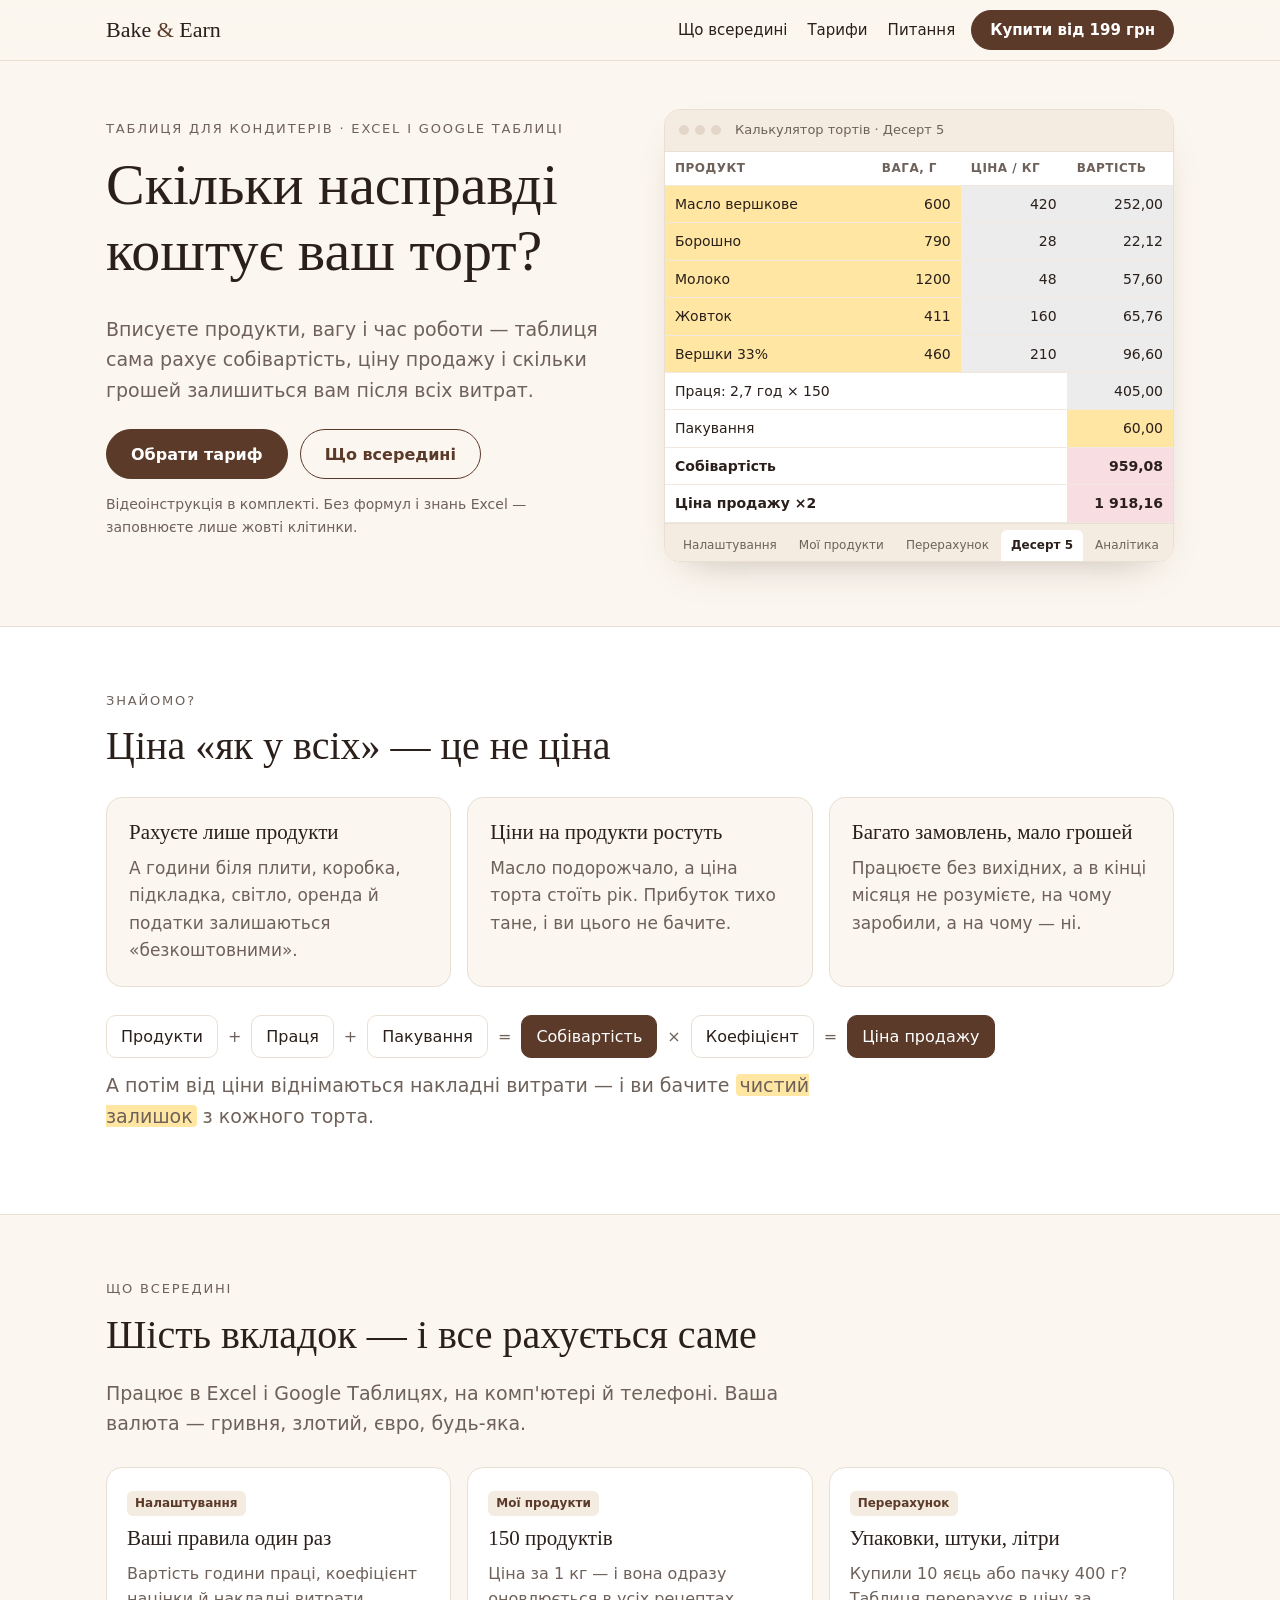
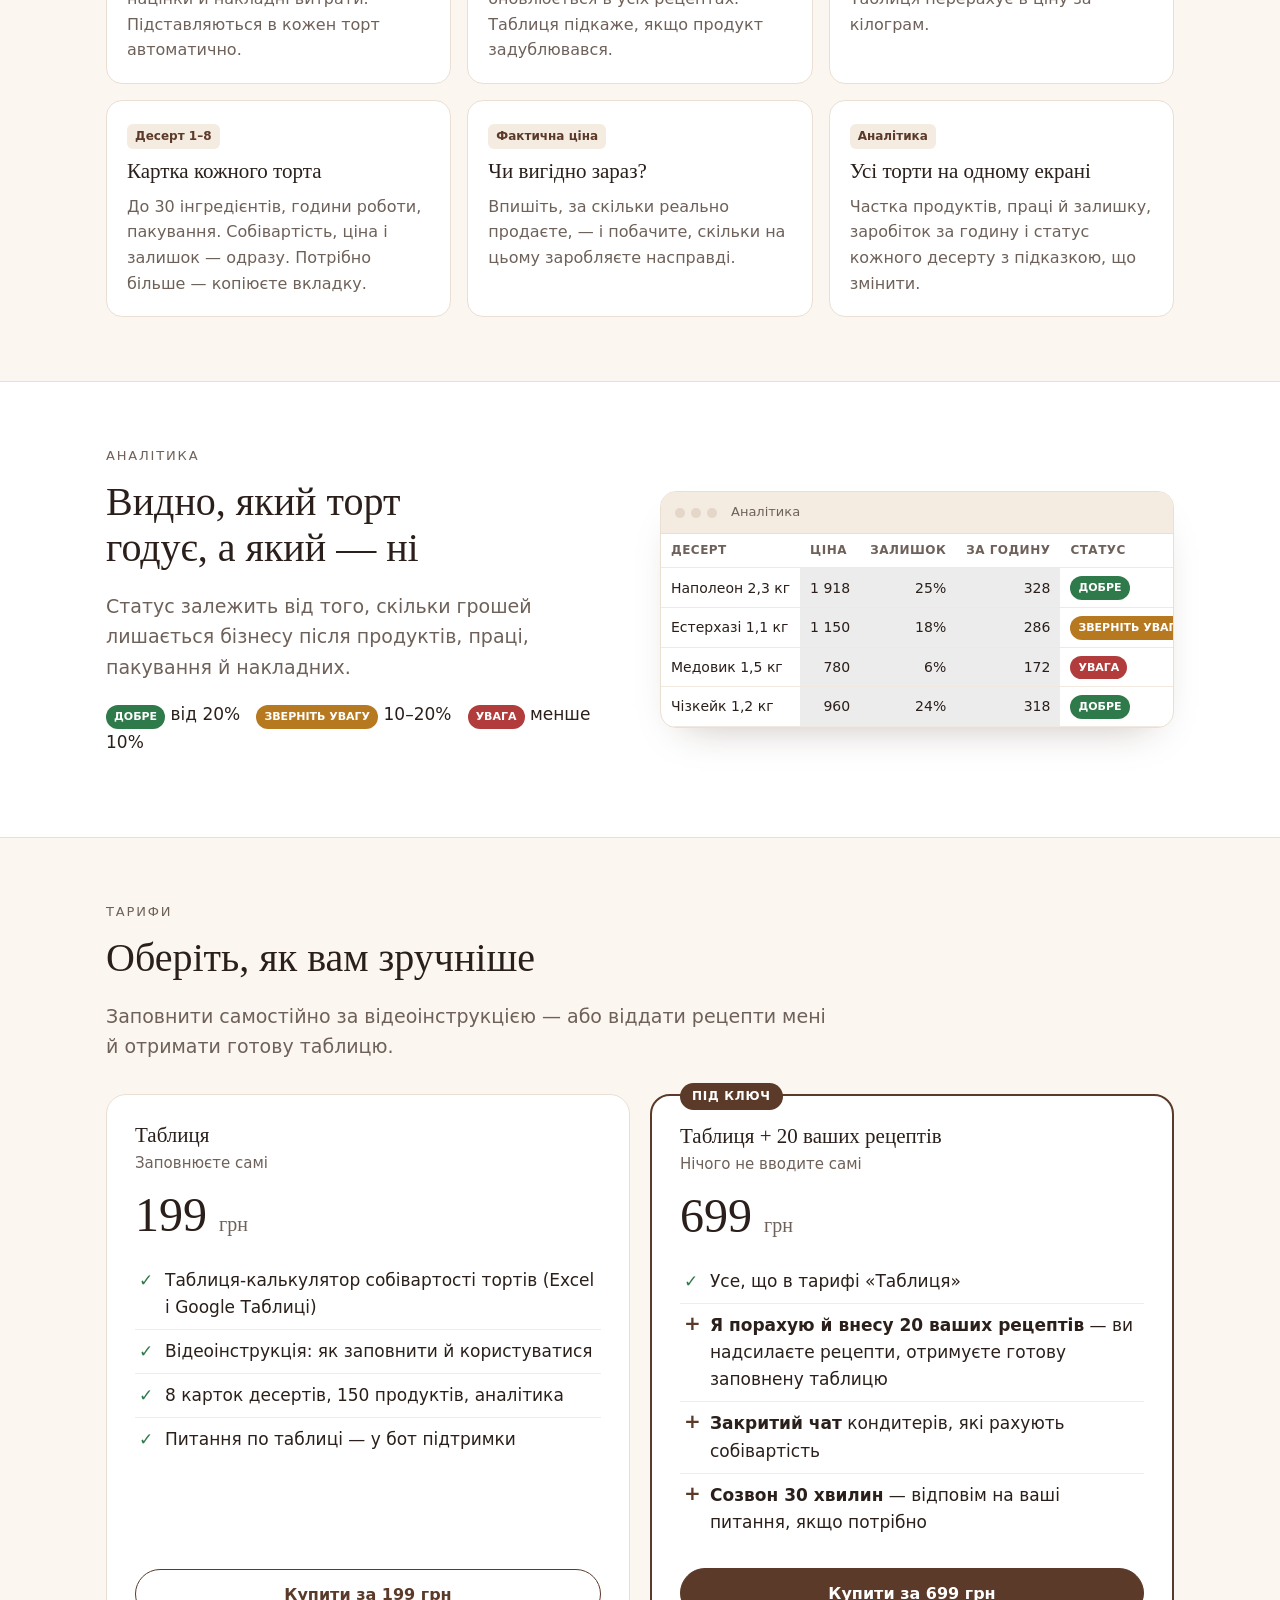
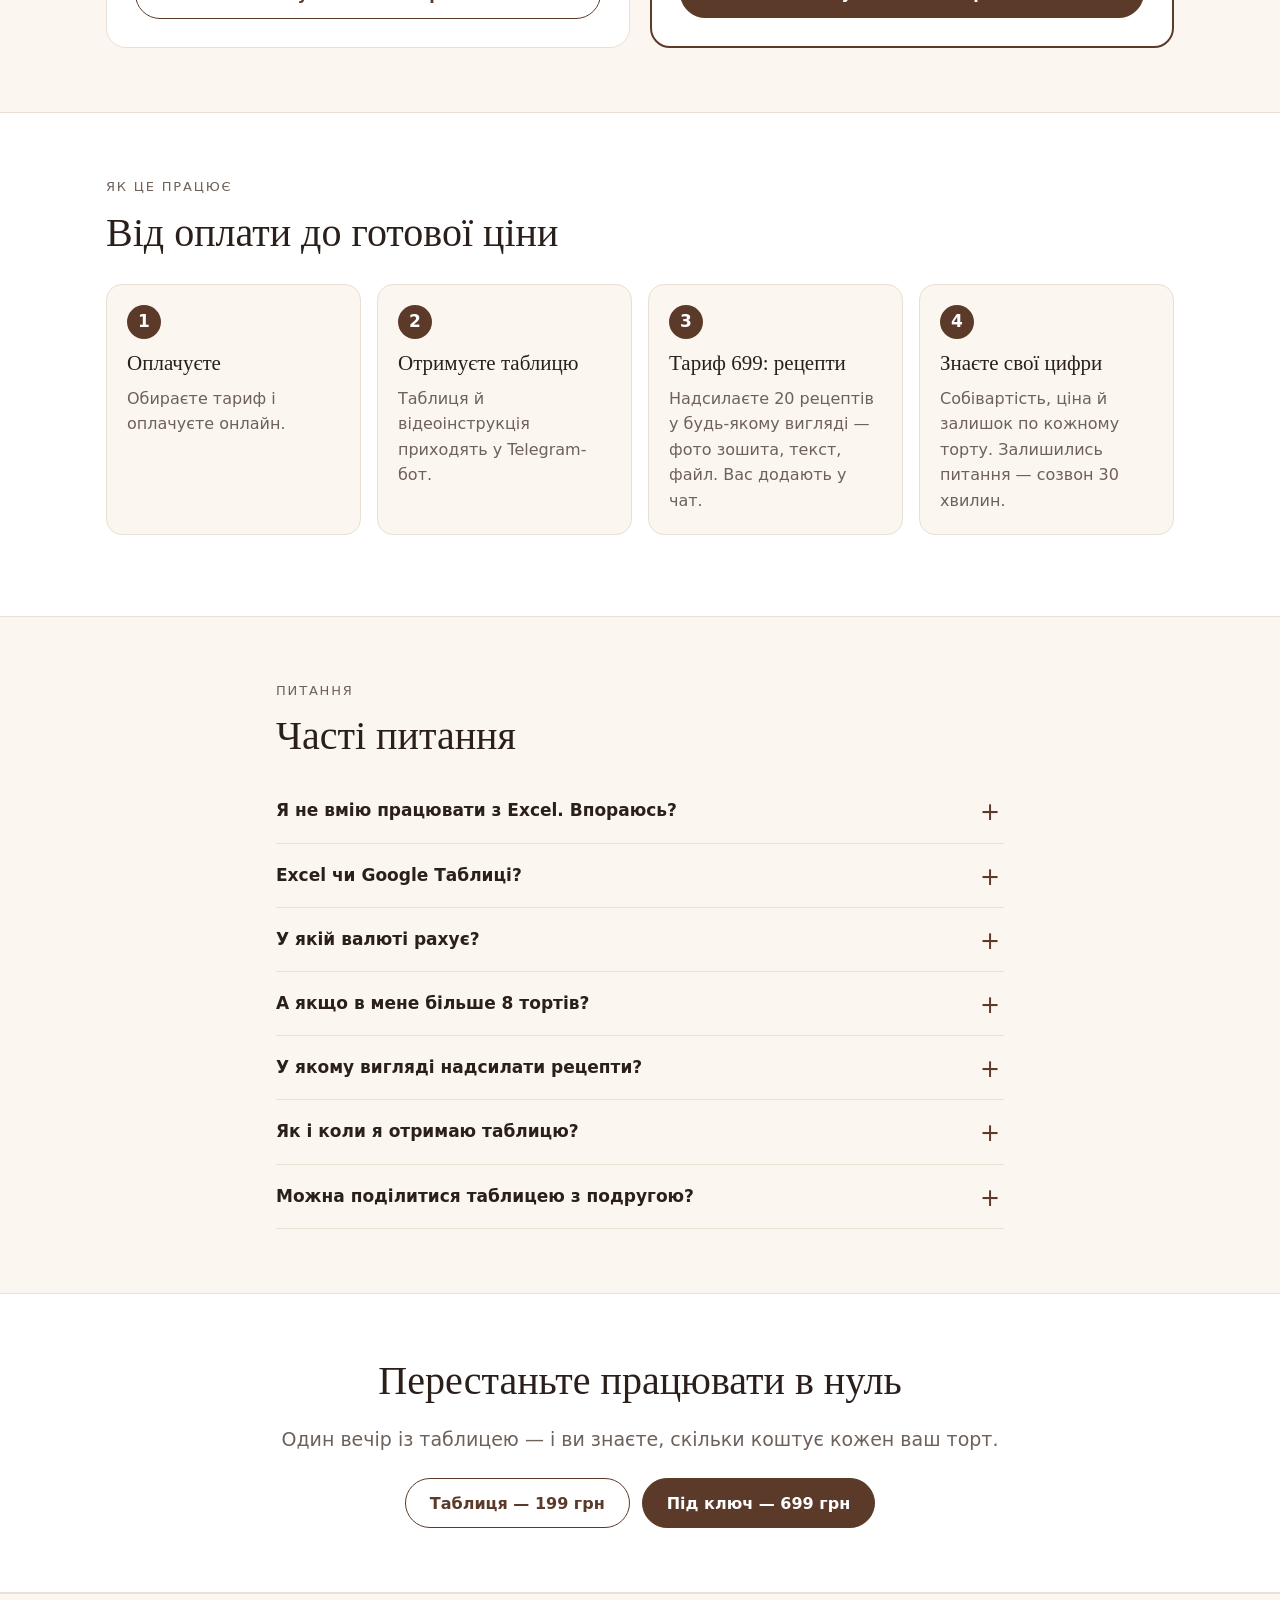
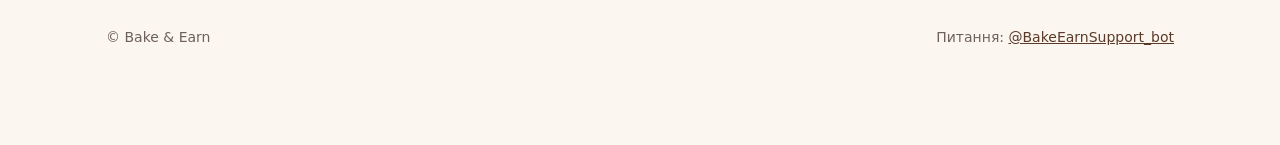
==== bakeandearn/index.html @ baeb6087 "Add Bake & Earn sales page for the cake cost calculator spreadsheet Co-Authored-By: Claude Opus 5.5 " ====
<!doctype html>
<html lang="uk">
<head>
<meta charset="utf-8">
<meta name="viewport" content="width=device-width,initial-scale=1,viewport-fit=cover">
<title>Калькулятор собівартості тортів – Bake &amp; Earn</title>
<meta name="description" content="Таблиця Excel / Google Таблиці: собівартість, ціна продажу і прибуток кожного торта. Відеоінструкція в комплекті. Від 199 грн.">
<meta property="og:type" content="website">
<meta property="og:title" content="Скільки насправді коштує ваш торт?">
<meta property="og:description" content="Таблиця-калькулятор собівартості тортів з відеоінструкцією. Від 199 грн.">
<meta name="theme-color" content="#fbf6ef">
<link rel="icon" href="data:image/svg+xml,%3Csvg xmlns='http://www.w3.org/2000/svg' viewBox='0 0 32 32'%3E%3Crect width='32' height='32' rx='8' fill='%235b3a29'/%3E%3Ctext x='16' y='22' font-size='16' text-anchor='middle' fill='%23ffe7a3' font-family='Georgia'%3EB%26E%3C/text%3E%3C/svg%3E">
<script>
/* ===== НАЛАШТУВАННЯ — змінюйте лише значення в лапках ===== */
var CONFIG = {
  bot: "BakeEarnSupport_bot",   // Telegram-бот без @
  payBasic: "",                  // посилання на оплату 199 грн (Monobank, WayForPay, LiqPay…). Порожньо — кнопка веде в бот
  payPro: "",                    // посилання на оплату 699 грн. Порожньо — кнопка веде в бот
  videoId: ""                    // ID відео на YouTube для прев'ю (напр. "dQw4w9WgXcQ"). Порожньо — блок прихований
};
</script>
<style>
:root{
  --bg:#fbf6ef;--paper:#fff;--ink:#2a1f1a;--muted:#6e615a;--line:#eadfd3;
  --accent:#5b3a29;--accent-ink:#fff;--soft:#f4ebe1;
  --cell-in:#ffe7a3;--cell-calc:#ececec;--cell-res:#f8dde3;
  --good:#2f7a4a;--warn:#b7791f;--bad:#b23b3b;
  --serif:"Iowan Old Style","Palatino Linotype",Palatino,Georgia,serif;
  --sans:system-ui,-apple-system,"Segoe UI",Roboto,Arial,sans-serif;
  --r:16px;color-scheme:light;
}
*{box-sizing:border-box}
html{scroll-behavior:smooth;-webkit-text-size-adjust:100%}
@media (prefers-reduced-motion:reduce){html{scroll-behavior:auto}}
body{margin:0;background:var(--bg);color:var(--ink);font:17px/1.6 var(--sans)}
h1,h2,h3{font-family:var(--serif);font-weight:400;line-height:1.15;margin:0 0 .5em;text-wrap:balance}
h1{font-size:clamp(34px,6.2vw,58px)}
h2{font-size:clamp(28px,4vw,40px)}
h3{font-size:21px}
p{margin:0 0 1em}
a{color:var(--accent)}
.wrap{max-width:1100px;margin:0 auto;padding:0 16px}
section{padding:64px 0;scroll-margin-top:60px}
.alt{background:var(--paper);border-block:1px solid var(--line)}
.lead{font-size:19px;color:var(--muted);max-width:60ch}
.eyebrow{font-size:13px;letter-spacing:.14em;text-transform:uppercase;color:var(--muted);margin-bottom:12px}
mark{background:var(--cell-in);padding:0 .2em;border-radius:4px;color:inherit}

.btn{display:inline-flex;align-items:center;justify-content:center;gap:8px;min-height:50px;padding:12px 24px;border-radius:999px;border:1px solid var(--accent);background:var(--accent);color:var(--accent-ink);font:600 16px/1.2 var(--sans);text-decoration:none;cursor:pointer;text-align:center}
.btn:hover{filter:brightness(1.12)}
.btn.ghost{background:transparent;color:var(--accent)}
.btn:focus-visible,a:focus-visible,summary:focus-visible{outline:2px solid var(--accent);outline-offset:2px}

.top{position:sticky;top:0;z-index:10;background:rgba(251,246,239,.94);backdrop-filter:blur(8px);border-bottom:1px solid var(--line)}
.top .wrap{display:flex;align-items:center;gap:16px;min-height:60px}
.logo{font-family:var(--serif);font-size:22px;color:var(--ink);text-decoration:none}
.logo b{font-weight:400;color:var(--accent)}
.top nav{display:flex;gap:20px;margin-left:auto}
.top nav a{color:var(--ink);text-decoration:none;font-size:15px}
.top .btn{min-height:40px;padding:8px 18px;font-size:15px}
@media (max-width:820px){.top nav{display:none}.top .btn{margin-left:auto}}

/* Перший екран */
.hero{padding:48px 0 64px}
.hero .wrap{display:grid;grid-template-columns:1fr 1fr;gap:48px;align-items:center}
@media (max-width:900px){.hero .wrap{grid-template-columns:1fr;gap:36px}}
.hero-cta{display:flex;flex-wrap:wrap;gap:12px;margin-top:24px}
.hero-note{font-size:14px;color:var(--muted);margin-top:14px}

/* Макет таблиці */
.sheet{background:var(--paper);border:1px solid var(--line);border-radius:var(--r);box-shadow:0 18px 40px -24px rgba(60,35,20,.35);overflow:hidden;font-size:14px}
.sheet-bar{display:flex;gap:6px;align-items:center;padding:10px 14px;background:var(--soft);border-bottom:1px solid var(--line);font-size:13px;color:var(--muted)}
.sheet-bar i{width:10px;height:10px;border-radius:50%;background:#e4d6c8;display:inline-block}
.sheet-bar span{margin-left:8px}
.sheet table{width:100%;border-collapse:collapse}
.sheet th,.sheet td{padding:7px 10px;border-bottom:1px solid #f1e9e0;text-align:left;white-space:nowrap}
.sheet th{font-weight:600;color:var(--muted);font-size:12px;text-transform:uppercase;letter-spacing:.04em}
.sheet td.n{text-align:right;font-variant-numeric:tabular-nums}
.in{background:var(--cell-in)}
.calc{background:var(--cell-calc)}
.res{background:var(--cell-res);font-weight:700}
.sheet-tabs{display:flex;gap:2px;padding:6px 8px 0;background:var(--soft);border-top:1px solid var(--line);overflow:hidden;font-size:12px}
.sheet-tabs span{padding:6px 10px;border-radius:6px 6px 0 0;color:var(--muted);white-space:nowrap}
.sheet-tabs span.on{background:var(--paper);color:var(--ink);font-weight:600}
.legend{display:flex;flex-wrap:wrap;gap:14px;margin-top:14px;font-size:13px;color:var(--muted)}
.legend span::before{content:"";display:inline-block;width:12px;height:12px;border-radius:3px;margin-right:6px;vertical-align:-1px;background:var(--c)}

/* Біль */
.pains{display:grid;grid-template-columns:repeat(3,1fr);gap:16px;margin-top:28px}
@media (max-width:820px){.pains{grid-template-columns:1fr}}
.pain{background:var(--bg);border:1px solid var(--line);border-radius:var(--r);padding:22px}
.pain p:last-child{margin:0;color:var(--muted)}

/* Формула */
.formula{display:flex;flex-wrap:wrap;align-items:center;gap:10px;margin:28px 0 8px;font-size:16px}
.formula span{background:var(--paper);border:1px solid var(--line);border-radius:10px;padding:8px 14px}
.formula b{font-weight:400;color:var(--muted)}
.formula .em{background:var(--accent);color:#fff;border-color:var(--accent)}

/* Що всередині */
.tabs-grid{display:grid;grid-template-columns:repeat(3,1fr);gap:16px;margin-top:28px}
@media (max-width:900px){.tabs-grid{grid-template-columns:1fr 1fr}}
@media (max-width:560px){.tabs-grid{grid-template-columns:1fr}}
.tab{background:var(--paper);border:1px solid var(--line);border-radius:var(--r);padding:20px}
.tab .lbl{display:inline-block;font-size:12px;font-weight:600;background:var(--soft);border-radius:6px;padding:3px 8px;margin-bottom:10px;color:var(--accent)}
.tab p{margin:0;color:var(--muted);font-size:16px}

/* Аналітика */
.an{display:grid;grid-template-columns:1fr 1fr;gap:40px;align-items:center}
@media (max-width:900px){.an{grid-template-columns:1fr}}
.status{display:inline-block;font-size:11px;font-weight:700;padding:3px 8px;border-radius:999px;color:#fff}
.s-good{background:var(--good)}.s-warn{background:var(--warn)}.s-bad{background:var(--bad)}
.scroll-x{overflow-x:auto}

/* Тарифи */
.plans{display:grid;grid-template-columns:1fr 1fr;gap:20px;margin-top:32px;align-items:stretch}
@media (max-width:820px){.plans{grid-template-columns:1fr}}
.plan{background:var(--paper);border:1px solid var(--line);border-radius:20px;padding:28px;display:flex;flex-direction:column}
.plan.pro{border:2px solid var(--accent);position:relative}
.plan .badge{position:absolute;top:-13px;left:28px;background:var(--accent);color:#fff;font-size:12px;font-weight:600;letter-spacing:.06em;text-transform:uppercase;padding:4px 12px;border-radius:999px}
.plan h3{margin-bottom:4px}
.plan .sub{color:var(--muted);font-size:15px;margin-bottom:16px}
.price{font-family:var(--serif);font-size:48px;line-height:1;margin-bottom:20px}
.price small{font-size:20px;color:var(--muted)}
.plan ul{list-style:none;padding:0;margin:0 0 24px;flex:1}
.plan li{padding:8px 0 8px 30px;position:relative;border-bottom:1px solid #f3ece4}
.plan li:last-child{border:0}
.plan li::before{content:"✓";position:absolute;left:4px;top:8px;color:var(--good);font-weight:700}
.plan li.plus::before{content:"+";color:var(--accent);font-size:20px;line-height:1.1}
.plan li strong{font-weight:600}
.plan .btn{width:100%}

/* Кроки */
.steps{display:grid;grid-template-columns:repeat(4,1fr);gap:16px;margin-top:28px;counter-reset:s;padding:0;list-style:none}
@media (max-width:900px){.steps{grid-template-columns:1fr 1fr}}
@media (max-width:560px){.steps{grid-template-columns:1fr}}
.steps li{background:var(--bg);border:1px solid var(--line);border-radius:var(--r);padding:20px;counter-increment:s}
.steps li::before{content:counter(s);display:grid;place-items:center;width:34px;height:34px;border-radius:50%;background:var(--accent);color:#fff;font-weight:700;margin-bottom:12px}
.steps p{margin:0;color:var(--muted);font-size:16px}

/* Відео */
.video{aspect-ratio:16/9;border-radius:var(--r);overflow:hidden;background:#000;margin-top:24px}
.video iframe{width:100%;height:100%;border:0}

/* FAQ */
.faq{max-width:760px}
details{border-bottom:1px solid var(--line);padding:4px 0}
summary{cursor:pointer;padding:14px 32px 14px 0;font-weight:600;list-style:none;position:relative}
summary::-webkit-details-marker{display:none}
summary::after{content:"+";position:absolute;right:4px;top:10px;font-size:24px;font-weight:400;color:var(--accent)}
details[open] summary::after{content:"−"}
details p{color:var(--muted)}

.final{text-align:center}
.final .hero-cta{justify-content:center}
footer{padding:32px 0 96px;font-size:14px;color:var(--muted);border-top:1px solid var(--line)}
footer .wrap{display:flex;flex-wrap:wrap;gap:12px 24px;justify-content:space-between}

/* Нижня кнопка на телефоні */
.mbar{display:none}
@media (max-width:820px){
  .mbar{display:flex;position:fixed;left:0;right:0;bottom:0;z-index:10;padding:10px 16px calc(10px + env(safe-area-inset-bottom));background:rgba(251,246,239,.96);backdrop-filter:blur(8px);border-top:1px solid var(--line)}
  .mbar .btn{width:100%}
}
</style>
</head>
<body>

<header class="top">
  <div class="wrap">
    <a class="logo" href="#">Bake <b>&amp;</b> Earn</a>
    <nav>
      <a href="#inside">Що всередині</a>
      <a href="#plans">Тарифи</a>
      <a href="#faq">Питання</a>
    </nav>
    <a class="btn" href="#plans">Купити від 199 грн</a>
  </div>
</header>

<main>
<section class="hero">
  <div class="wrap">
    <div>
      <div class="eyebrow">Таблиця для кондитерів · Excel і Google Таблиці</div>
      <h1>Скільки насправді коштує ваш торт?</h1>
      <p class="lead">Вписуєте продукти, вагу і час роботи — таблиця сама рахує собівартість, ціну продажу і скільки грошей залишиться вам після всіх витрат.</p>
      <div class="hero-cta">
        <a class="btn" href="#plans">Обрати тариф</a>
        <a class="btn ghost" href="#inside">Що всередині</a>
      </div>
      <p class="hero-note">Відеоінструкція в комплекті. Без формул і знань Excel — заповнюєте лише жовті клітинки.</p>
    </div>

    <figure class="sheet" style="margin:0" aria-label="Приклад розрахунку в таблиці">
      <div class="sheet-bar"><i></i><i></i><i></i><span>Калькулятор тортів · Десерт 5</span></div>
      <div class="scroll-x">
      <table>
        <thead><tr><th>Продукт</th><th class="n">Вага, г</th><th class="n">Ціна / кг</th><th class="n">Вартість</th></tr></thead>
        <tbody>
          <tr><td class="in">Масло вершкове</td><td class="in n">600</td><td class="calc n">420</td><td class="calc n">252,00</td></tr>
          <tr><td class="in">Борошно</td><td class="in n">790</td><td class="calc n">28</td><td class="calc n">22,12</td></tr>
          <tr><td class="in">Молоко</td><td class="in n">1200</td><td class="calc n">48</td><td class="calc n">57,60</td></tr>
          <tr><td class="in">Жовток</td><td class="in n">411</td><td class="calc n">160</td><td class="calc n">65,76</td></tr>
          <tr><td class="in">Вершки 33%</td><td class="in n">460</td><td class="calc n">210</td><td class="calc n">96,60</td></tr>
          <tr><td>Праця: 2,7 год × 150</td><td></td><td></td><td class="calc n">405,00</td></tr>
          <tr><td>Пакування</td><td></td><td></td><td class="in n">60,00</td></tr>
          <tr><td><strong>Собівартість</strong></td><td></td><td></td><td class="res n">959,08</td></tr>
          <tr><td><strong>Ціна продажу ×2</strong></td><td></td><td></td><td class="res n">1 918,16</td></tr>
        </tbody>
      </table>
      </div>
      <div class="sheet-tabs"><span>Налаштування</span><span>Мої продукти</span><span>Перерахунок</span><span class="on">Десерт 5</span><span>Аналітика</span></div>
    </figure>
  </div>
</section>

<section class="alt">
  <div class="wrap">
    <div class="eyebrow">Знайомо?</div>
    <h2>Ціна «як у всіх» — це не ціна</h2>
    <div class="pains">
      <div class="pain"><h3>Рахуєте лише продукти</h3><p>А години біля плити, коробка, підкладка, світло, оренда й податки залишаються «безкоштовними».</p></div>
      <div class="pain"><h3>Ціни на продукти ростуть</h3><p>Масло подорожчало, а ціна торта стоїть рік. Прибуток тихо тане, і ви цього не бачите.</p></div>
      <div class="pain"><h3>Багато замовлень, мало грошей</h3><p>Працюєте без вихідних, а в кінці місяця не розумієте, на чому заробили, а на чому — ні.</p></div>
    </div>
    <div class="formula" aria-label="Як рахується ціна">
      <span>Продукти</span><b>+</b><span>Праця</span><b>+</b><span>Пакування</span><b>=</b><span class="em">Собівартість</span><b>×</b><span>Коефіцієнт</span><b>=</b><span class="em">Ціна продажу</span>
    </div>
    <p class="lead" style="margin-top:12px">А потім від ціни віднімаються накладні витрати — і ви бачите <mark>чистий залишок</mark> з кожного торта.</p>
  </div>
</section>

<section id="inside">
  <div class="wrap">
    <div class="eyebrow">Що всередині</div>
    <h2>Шість вкладок — і все рахується саме</h2>
    <p class="lead">Працює в Excel і Google Таблицях, на комп'ютері й телефоні. Ваша валюта — гривня, злотий, євро, будь-яка.</p>
    <div class="tabs-grid">
      <div class="tab"><span class="lbl">Налаштування</span><h3>Ваші правила один раз</h3><p>Вартість години праці, коефіцієнт націнки й накладні витрати. Підставляються в кожен торт автоматично.</p></div>
      <div class="tab"><span class="lbl">Мої продукти</span><h3>150 продуктів</h3><p>Ціна за 1 кг — і вона одразу оновлюється в усіх рецептах. Таблиця підкаже, якщо продукт задублювався.</p></div>
      <div class="tab"><span class="lbl">Перерахунок</span><h3>Упаковки, штуки, літри</h3><p>Купили 10 яєць або пачку 400 г? Таблиця перерахує в ціну за кілограм.</p></div>
      <div class="tab"><span class="lbl">Десерт 1–8</span><h3>Картка кожного торта</h3><p>До 30 інгредієнтів, години роботи, пакування. Собівартість, ціна і залишок — одразу. Потрібно більше — копіюєте вкладку.</p></div>
      <div class="tab"><span class="lbl">Фактична ціна</span><h3>Чи вигідно зараз?</h3><p>Впишіть, за скільки реально продаєте, — і побачите, скільки на цьому заробляєте насправді.</p></div>
      <div class="tab"><span class="lbl">Аналітика</span><h3>Усі торти на одному екрані</h3><p>Частка продуктів, праці й залишку, заробіток за годину і статус кожного десерту з підказкою, що змінити.</p></div>
    </div>
  </div>
</section>

<section class="alt">
  <div class="wrap an">
    <div>
      <div class="eyebrow">Аналітика</div>
      <h2>Видно, який торт годує, а який — ні</h2>
      <p class="lead">Статус залежить від того, скільки грошей лишається бізнесу після продуктів, праці, пакування й накладних.</p>
      <p><span class="status s-good">ДОБРЕ</span> від 20% &nbsp; <span class="status s-warn">ЗВЕРНІТЬ УВАГУ</span> 10–20% &nbsp; <span class="status s-bad">УВАГА</span> менше 10%</p>
    </div>
    <figure class="sheet" style="margin:0" aria-label="Приклад вкладки Аналітика">
      <div class="sheet-bar"><i></i><i></i><i></i><span>Аналітика</span></div>
      <div class="scroll-x">
      <table>
        <thead><tr><th>Десерт</th><th class="n">Ціна</th><th class="n">Залишок</th><th class="n">За годину</th><th>Статус</th></tr></thead>
        <tbody>
          <tr><td>Наполеон 2,3 кг</td><td class="calc n">1 918</td><td class="calc n">25%</td><td class="calc n">328</td><td><span class="status s-good">ДОБРЕ</span></td></tr>
          <tr><td>Естерхазі 1,1 кг</td><td class="calc n">1 150</td><td class="calc n">18%</td><td class="calc n">286</td><td><span class="status s-warn">ЗВЕРНІТЬ УВАГУ</span></td></tr>
          <tr><td>Медовик 1,5 кг</td><td class="calc n">780</td><td class="calc n">6%</td><td class="calc n">172</td><td><span class="status s-bad">УВАГА</span></td></tr>
          <tr><td>Чізкейк 1,2 кг</td><td class="calc n">960</td><td class="calc n">24%</td><td class="calc n">318</td><td><span class="status s-good">ДОБРЕ</span></td></tr>
        </tbody>
      </table>
      </div>
    </figure>
  </div>
</section>

<section id="plans">
  <div class="wrap">
    <div class="eyebrow">Тарифи</div>
    <h2>Оберіть, як вам зручніше</h2>
    <p class="lead">Заповнити самостійно за відеоінструкцією — або віддати рецепти мені й отримати готову таблицю.</p>
    <div class="plans">
      <article class="plan">
        <h3>Таблиця</h3>
        <div class="sub">Заповнюєте самі</div>
        <div class="price">199 <small>грн</small></div>
        <ul>
          <li>Таблиця-калькулятор собівартості тортів (Excel і Google Таблиці)</li>
          <li>Відеоінструкція: як заповнити й користуватися</li>
          <li>8 карток десертів, 150 продуктів, аналітика</li>
          <li>Питання по таблиці — у бот підтримки</li>
        </ul>
        <a class="btn ghost" data-pay="basic" href="https://t.me/BakeEarnSupport_bot?start=basic">Купити за 199 грн</a>
      </article>
      <article class="plan pro">
        <span class="badge">Під ключ</span>
        <h3>Таблиця + 20 ваших рецептів</h3>
        <div class="sub">Нічого не вводите самі</div>
        <div class="price">699 <small>грн</small></div>
        <ul>
          <li>Усе, що в тарифі «Таблиця»</li>
          <li class="plus"><strong>Я порахую й внесу 20 ваших рецептів</strong> — ви надсилаєте рецепти, отримуєте готову заповнену таблицю</li>
          <li class="plus"><strong>Закритий чат</strong> кондитерів, які рахують собівартість</li>
          <li class="plus"><strong>Созвон 30 хвилин</strong> — відповім на ваші питання, якщо потрібно</li>
        </ul>
        <a class="btn" data-pay="pro" href="https://t.me/BakeEarnSupport_bot?start=pro">Купити за 699 грн</a>
      </article>
    </div>
  </div>
</section>

<section class="alt">
  <div class="wrap">
    <div class="eyebrow">Як це працює</div>
    <h2>Від оплати до готової ціни</h2>
    <ol class="steps">
      <li><h3>Оплачуєте</h3><p>Обираєте тариф і оплачуєте онлайн.</p></li>
      <li><h3>Отримуєте таблицю</h3><p>Таблиця й відеоінструкція приходять у Telegram-бот.</p></li>
      <li><h3>Тариф 699: рецепти</h3><p>Надсилаєте 20 рецептів у будь-якому вигляді — фото зошита, текст, файл. Вас додають у чат.</p></li>
      <li><h3>Знаєте свої цифри</h3><p>Собівартість, ціна й залишок по кожному торту. Залишились питання — созвон 30 хвилин.</p></li>
    </ol>
    <div class="video" id="video" hidden></div>
  </div>
</section>

<section id="faq">
  <div class="wrap faq">
    <div class="eyebrow">Питання</div>
    <h2>Часті питання</h2>
    <details><summary>Я не вмію працювати з Excel. Впораюсь?</summary><p>Так. Заповнюються лише жовті клітинки: назва продукту, вага, ціна. Усі формули вже налаштовані, а відеоінструкція покаже кожен крок. Не хочете розбиратися взагалі — оберіть тариф за 699 грн, і я заповню таблицю за вас.</p></details>
    <details><summary>Excel чи Google Таблиці?</summary><p>Працює і там, і там. Google Таблиці безкоштовні й відкриваються з телефону.</p></details>
    <details><summary>У якій валюті рахує?</summary><p>У будь-якій. Валюту вказуєте один раз у «Налаштуваннях», і вона підставляється в усі розрахунки.</p></details>
    <details><summary>А якщо в мене більше 8 тортів?</summary><p>Клацніть правою кнопкою на вкладці десерту → «Копіювати». Можна додати скільки завгодно.</p></details>
    <details><summary>У якому вигляді надсилати рецепти?</summary><p>Як вам зручно: фото сторінки із зошита, текст у повідомленні, документ. Головне — продукти і їх вага. Ціни на продукти теж знадобляться: надішліть, де й почому купуєте.</p></details>
    <details><summary>Як і коли я отримаю таблицю?</summary><p>Після оплати — у Telegram-боті @BakeEarnSupport_bot: файл, відео, а для тарифу 699 грн — посилання на чат і запис на созвон.</p></details>
    <details><summary>Можна поділитися таблицею з подругою?</summary><p>Таблиця для вашої особистої роботи, передавати її іншим не можна. Хочете порадити — дайте посилання на цю сторінку.</p></details>
  </div>
</section>

<section class="alt final">
  <div class="wrap">
    <h2>Перестаньте працювати в нуль</h2>
    <p class="lead" style="margin-inline:auto">Один вечір із таблицею — і ви знаєте, скільки коштує кожен ваш торт.</p>
    <div class="hero-cta">
      <a class="btn ghost" data-pay="basic" href="https://t.me/BakeEarnSupport_bot?start=basic">Таблиця — 199 грн</a>
      <a class="btn" data-pay="pro" href="https://t.me/BakeEarnSupport_bot?start=pro">Під ключ — 699 грн</a>
    </div>
  </div>
</section>
</main>

<footer>
  <div class="wrap">
    <span>© Bake &amp; Earn</span>
    <span>Питання: <a data-bot href="https://t.me/BakeEarnSupport_bot">@BakeEarnSupport_bot</a></span>
  </div>
</footer>

<div class="mbar"><a class="btn" href="#plans">Купити від 199 грн</a></div>

<script>
(function () {
  var bot = 'https://t.me/' + CONFIG.bot;
  document.querySelectorAll('[data-pay]').forEach(function (a) {
    var plan = a.getAttribute('data-pay');
    var url = plan === 'pro' ? CONFIG.payPro : CONFIG.payBasic;
    a.href = url || bot + '?start=' + plan;
    a.target = '_blank';
    a.rel = 'noopener';
  });
  document.querySelectorAll('[data-bot]').forEach(function (a) {
    a.href = bot;
    a.textContent = '@' + CONFIG.bot;
  });
  if (CONFIG.videoId) {
    var v = document.getElementById('video');
    v.innerHTML = '<iframe src="https://www.youtube-nocookie.com/embed/' + encodeURIComponent(CONFIG.videoId) +
      '" title="Відеоінструкція" loading="lazy" allow="encrypted-media; picture-in-picture" allowfullscreen></iframe>';
    v.hidden = false;
  }
})();
</script>
</body>
</html>
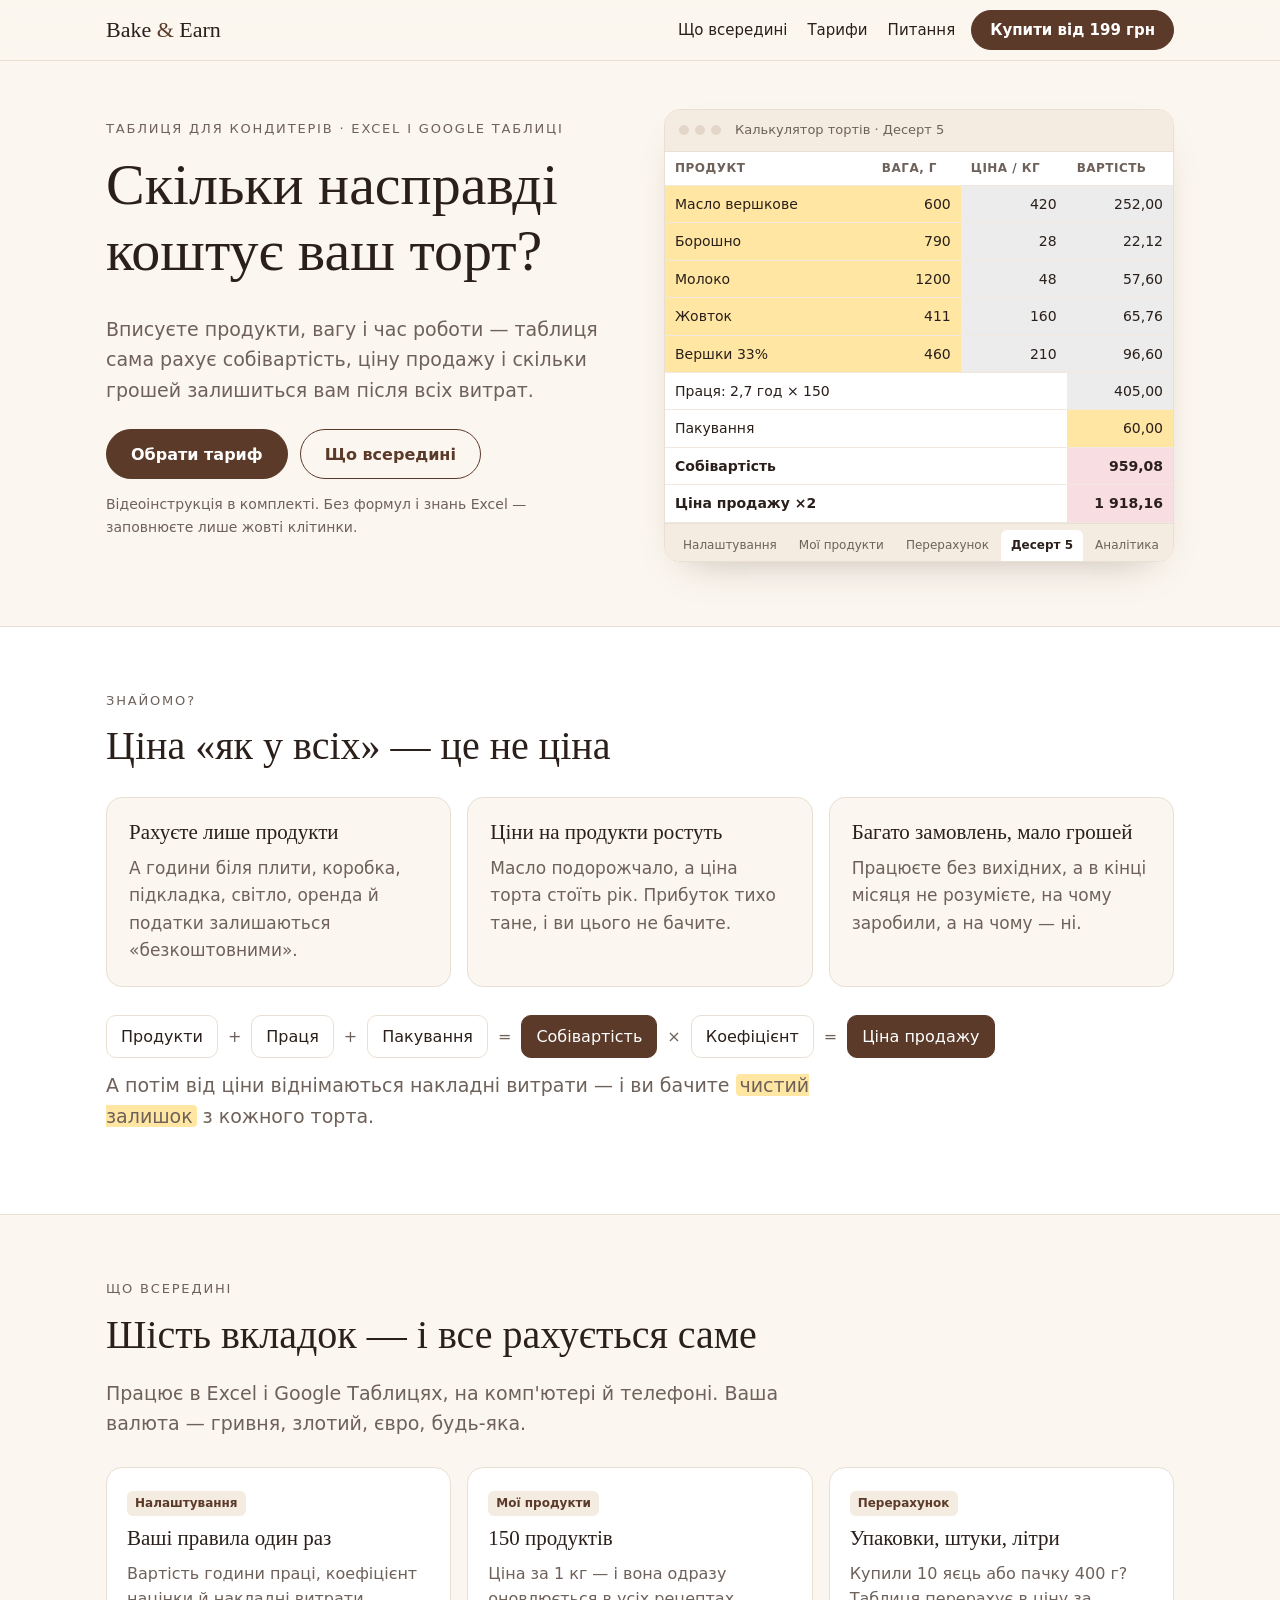
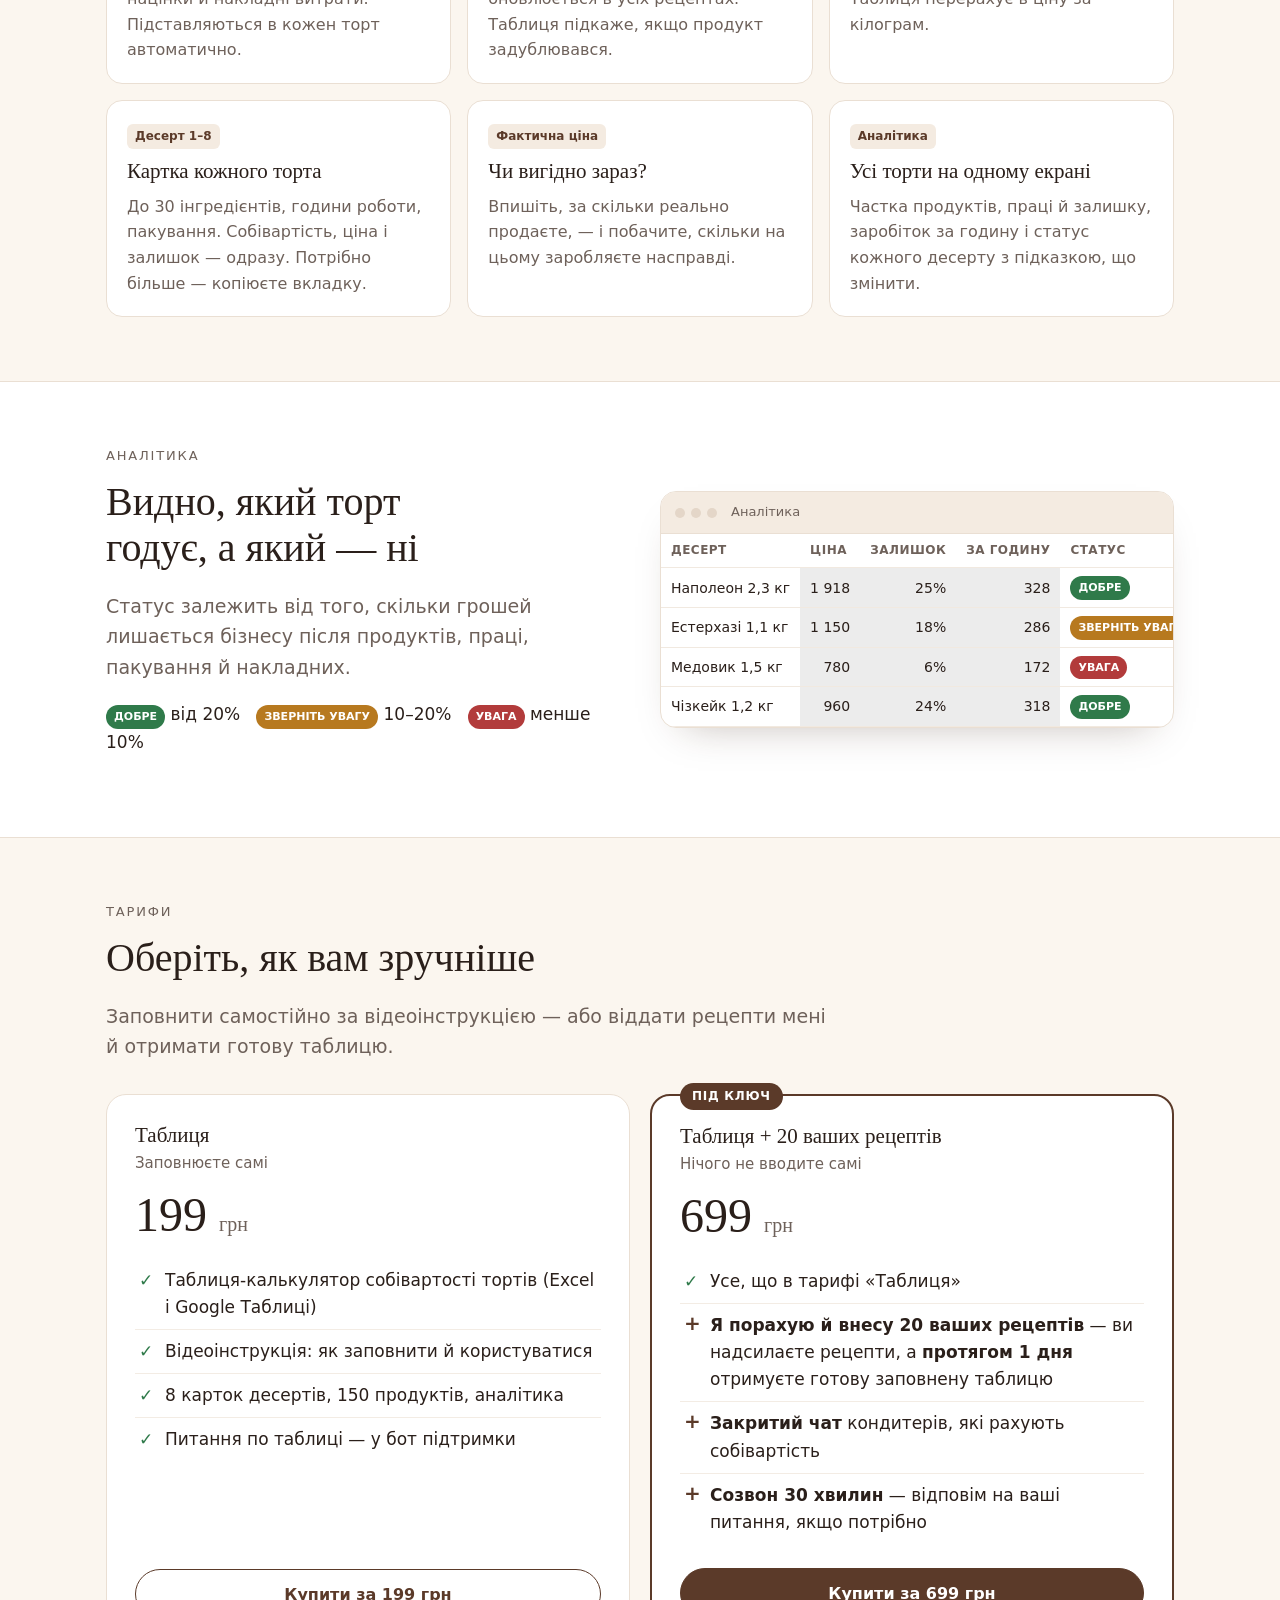
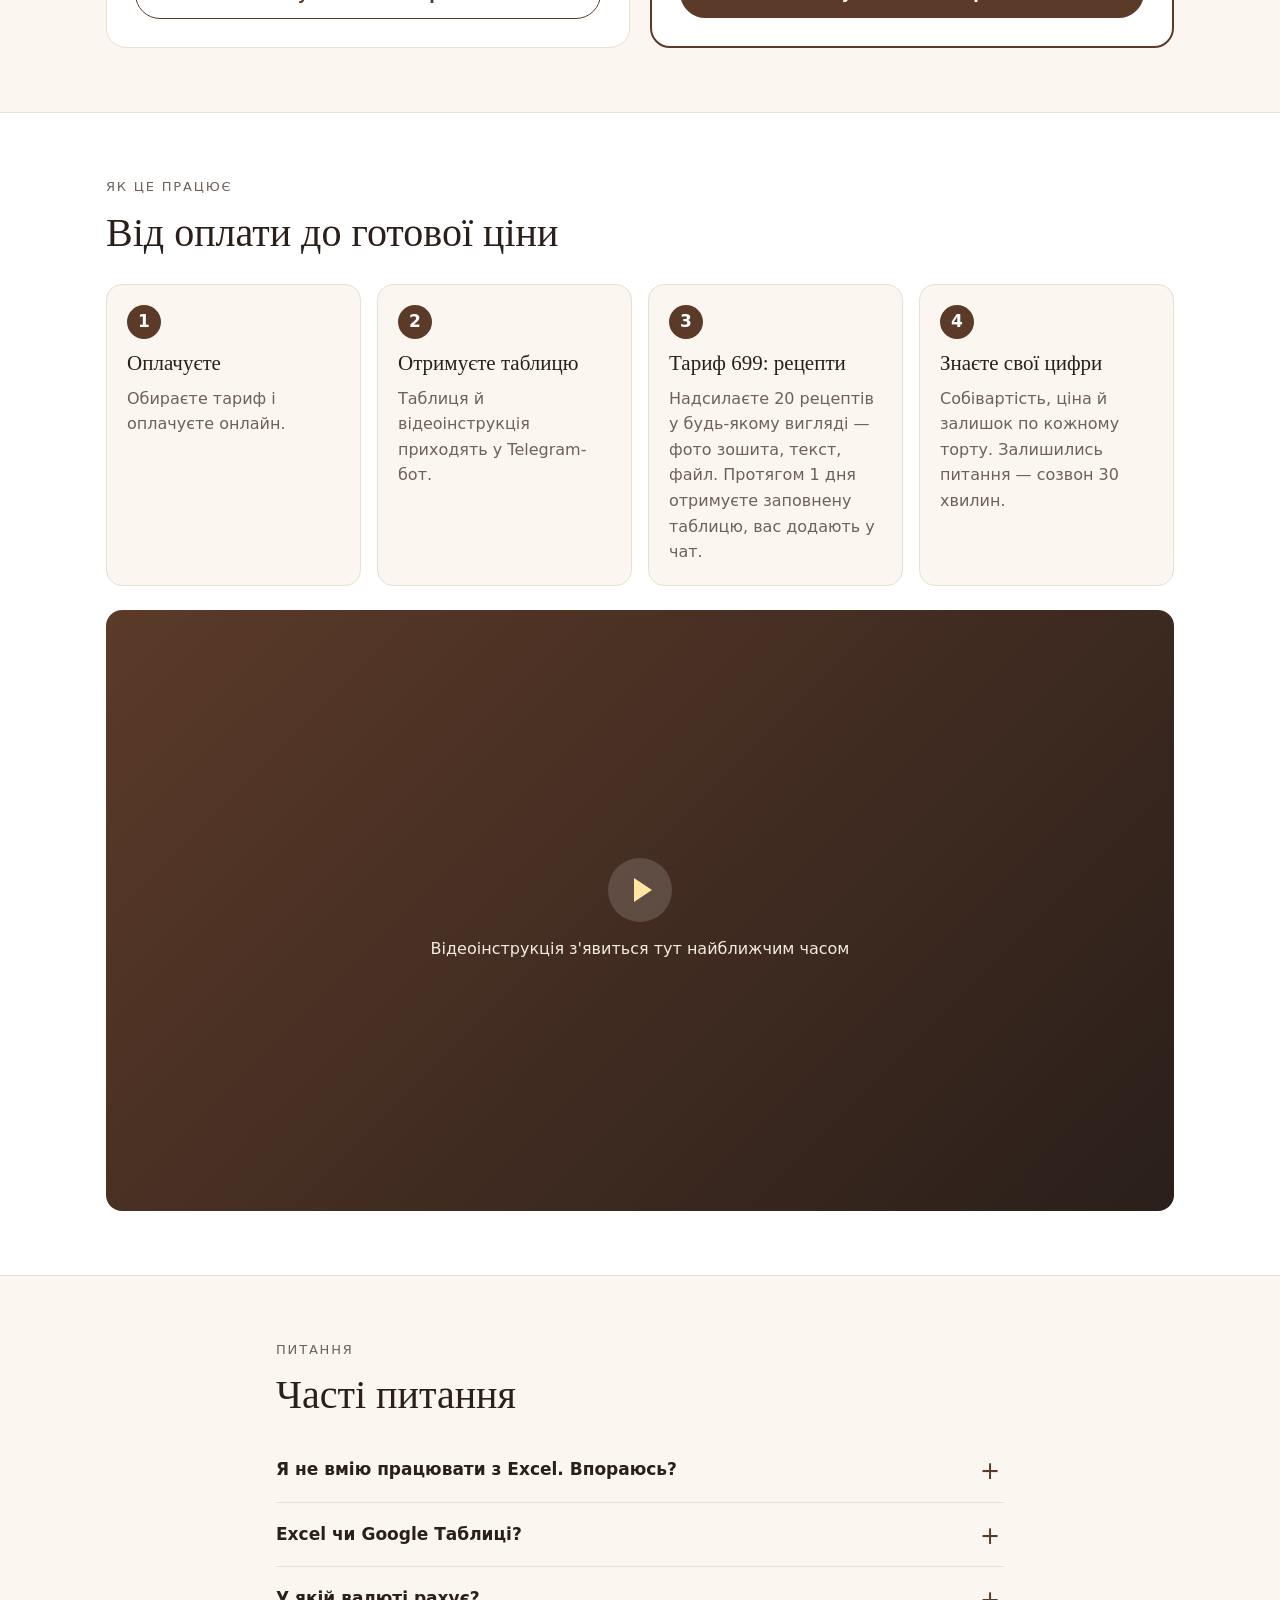
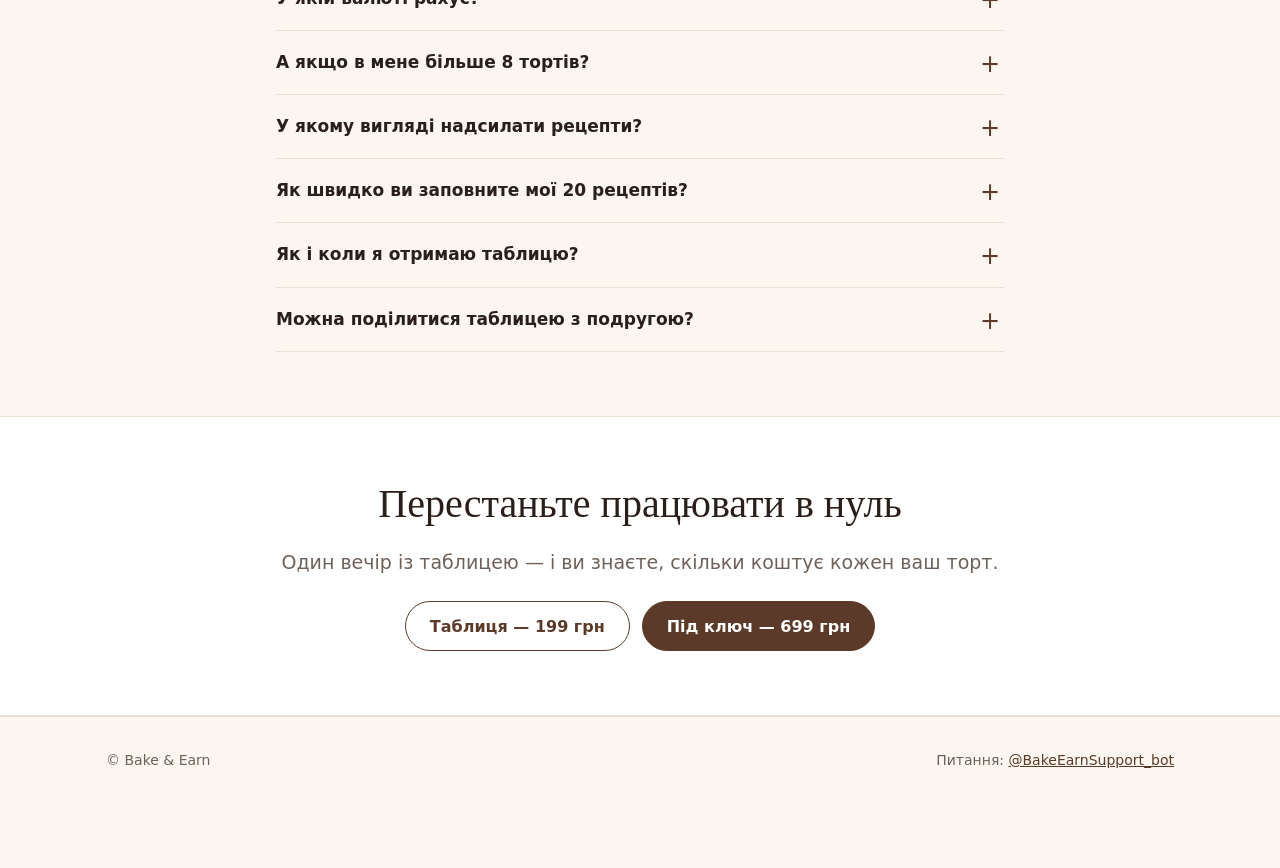
==== commit 97594bb8: "Sales page: 1-day turnaround for recipes, video placeholder Co-Authored-By: Claude Opus 5.5 <noreply" ====
--- a/bakeandearn/index.html
+++ b/bakeandearn/index.html
@@ -16,7 +16,7 @@
   bot: "BakeEarnSupport_bot",   // Telegram-бот без @
   payBasic: "",                  // посилання на оплату 199 грн (Monobank, WayForPay, LiqPay…). Порожньо — кнопка веде в бот
   payPro: "",                    // посилання на оплату 699 грн. Порожньо — кнопка веде в бот
-  videoId: ""                    // ID відео на YouTube для прев'ю (напр. "dQw4w9WgXcQ"). Порожньо — блок прихований
+  videoId: ""                    // ID відео на YouTube (напр. "dQw4w9WgXcQ"). Порожньо — показується заглушка «скоро»
 };
 </script>
 <style>
@@ -141,6 +141,9 @@
 /* Відео */
 .video{aspect-ratio:16/9;border-radius:var(--r);overflow:hidden;background:#000;margin-top:24px}
 .video iframe{width:100%;height:100%;border:0}
+.video-soon{height:100%;display:flex;flex-direction:column;align-items:center;justify-content:center;gap:14px;padding:16px;text-align:center;color:#f4ebe1;background:linear-gradient(135deg,#5b3a29,#2a1f1a);font-size:16px}
+.play{width:64px;height:64px;border-radius:50%;background:rgba(255,255,255,.15);position:relative}
+.play::after{content:"";position:absolute;left:26px;top:20px;border-left:18px solid #ffe7a3;border-block:12px solid transparent}
 
 /* FAQ */
 .faq{max-width:760px}
@@ -297,7 +300,7 @@
         <div class="price">699 <small>грн</small></div>
         <ul>
           <li>Усе, що в тарифі «Таблиця»</li>
-          <li class="plus"><strong>Я порахую й внесу 20 ваших рецептів</strong> — ви надсилаєте рецепти, отримуєте готову заповнену таблицю</li>
+          <li class="plus"><strong>Я порахую й внесу 20 ваших рецептів</strong> — ви надсилаєте рецепти, а <strong>протягом 1 дня</strong> отримуєте готову заповнену таблицю</li>
           <li class="plus"><strong>Закритий чат</strong> кондитерів, які рахують собівартість</li>
           <li class="plus"><strong>Созвон 30 хвилин</strong> — відповім на ваші питання, якщо потрібно</li>
         </ul>
@@ -314,10 +317,10 @@
     <ol class="steps">
       <li><h3>Оплачуєте</h3><p>Обираєте тариф і оплачуєте онлайн.</p></li>
       <li><h3>Отримуєте таблицю</h3><p>Таблиця й відеоінструкція приходять у Telegram-бот.</p></li>
-      <li><h3>Тариф 699: рецепти</h3><p>Надсилаєте 20 рецептів у будь-якому вигляді — фото зошита, текст, файл. Вас додають у чат.</p></li>
+      <li><h3>Тариф 699: рецепти</h3><p>Надсилаєте 20 рецептів у будь-якому вигляді — фото зошита, текст, файл. Протягом 1 дня отримуєте заповнену таблицю, вас додають у чат.</p></li>
       <li><h3>Знаєте свої цифри</h3><p>Собівартість, ціна й залишок по кожному торту. Залишились питання — созвон 30 хвилин.</p></li>
     </ol>
-    <div class="video" id="video" hidden></div>
+    <div class="video" id="video"><div class="video-soon"><span class="play" aria-hidden="true"></span>Відеоінструкція з'явиться тут найближчим часом</div></div>
   </div>
 </section>
 
@@ -330,6 +333,7 @@
     <details><summary>У якій валюті рахує?</summary><p>У будь-якій. Валюту вказуєте один раз у «Налаштуваннях», і вона підставляється в усі розрахунки.</p></details>
     <details><summary>А якщо в мене більше 8 тортів?</summary><p>Клацніть правою кнопкою на вкладці десерту → «Копіювати». Можна додати скільки завгодно.</p></details>
     <details><summary>У якому вигляді надсилати рецепти?</summary><p>Як вам зручно: фото сторінки із зошита, текст у повідомленні, документ. Головне — продукти і їх вага. Ціни на продукти теж знадобляться: надішліть, де й почому купуєте.</p></details>
+    <details><summary>Як швидко ви заповните мої 20 рецептів?</summary><p>Протягом 1 дня після того, як ви надішлете рецепти й ціни на продукти.</p></details>
     <details><summary>Як і коли я отримаю таблицю?</summary><p>Після оплати — у Telegram-боті @BakeEarnSupport_bot: файл, відео, а для тарифу 699 грн — посилання на чат і запис на созвон.</p></details>
     <details><summary>Можна поділитися таблицею з подругою?</summary><p>Таблиця для вашої особистої роботи, передавати її іншим не можна. Хочете порадити — дайте посилання на цю сторінку.</p></details>
   </div>
@@ -374,7 +378,6 @@
     var v = document.getElementById('video');
     v.innerHTML = '<iframe src="https://www.youtube-nocookie.com/embed/' + encodeURIComponent(CONFIG.videoId) +
       '" title="Відеоінструкція" loading="lazy" allow="encrypted-media; picture-in-picture" allowfullscreen></iframe>';
-    v.hidden = false;
   }
 })();
 </script>
